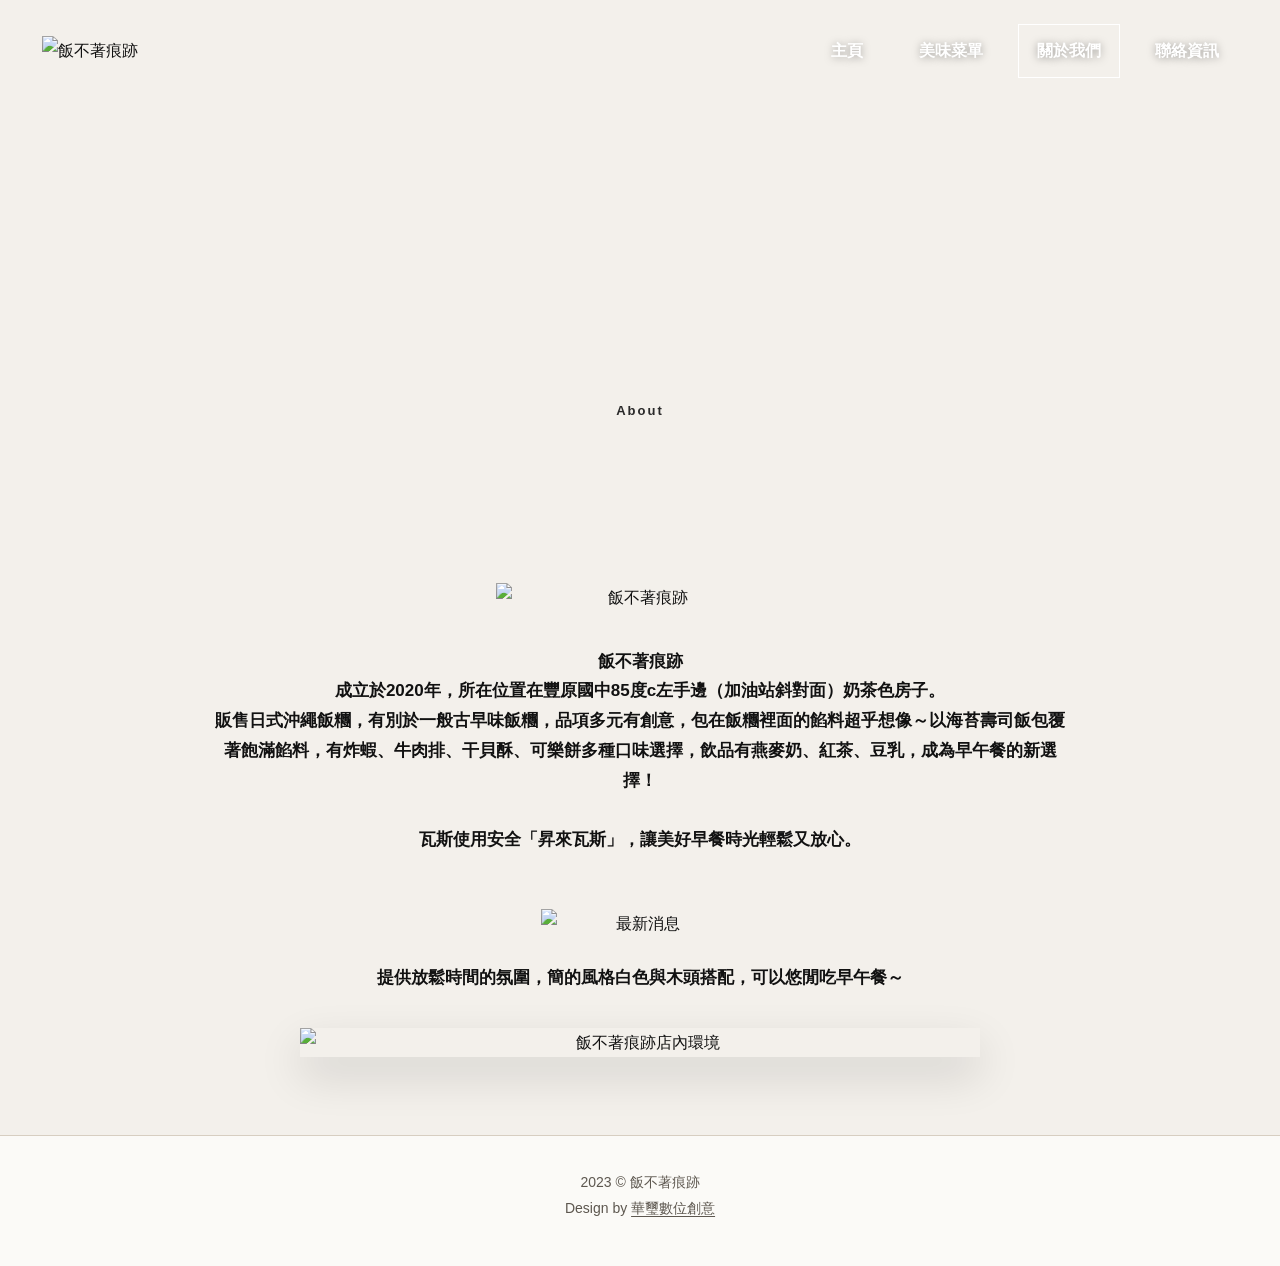
==== about.html @ ebf33647 "Add files via upload" ====
<!doctype html>
<html lang="zh-Hant">
  <head>
    <meta charset="utf-8">
    <meta name="viewport" content="width=device-width, initial-scale=1">
    <title>關於我們 - 飯不著痕跡</title>
    <meta name="description" content="飯不著痕跡成立於2020年，販售日式沖繩飯糰、飲品與點心。">
    <link rel="stylesheet" href="styles.css">
  </head>
  <body>
    <header class="site-header">
      <a class="brand" href="index.html" aria-label="飯不著痕跡首頁">
        <img src="assets/logo.png" alt="飯不著痕跡">
      </a>
      <button class="menu-toggle" type="button" aria-label="開啟選單" aria-expanded="false">
        <span></span>
        <span></span>
        <span></span>
      </button>
      <nav class="nav" aria-label="主要導覽">
        <a href="index.html">主頁</a>
        <a href="menu.html">美味菜單</a>
        <a class="active" href="about.html">關於我們</a>
        <a href="contact.html">聯絡資訊</a>
      </nav>
    </header>

    <main>
      <section class="page-hero about-page-hero" aria-label="關於我們">
        <div class="page-caption about-caption">About</div>
      </section>

      <section class="section about-page">
        <div class="wrap about-wrap">
          <img class="about-logo" src="assets/about-mark.png" alt="飯不著痕跡">
          <div class="about-copy">
            <p><strong>飯不著痕跡<br>
            成立於2020年，所在位置在豐原國中85度c左手邊（加油站斜對面）奶茶色房子。<br>
            販售日式沖繩飯糰，有別於一般古早味飯糰，品項多元有創意，包在飯糰裡面的餡料超乎想像～以海苔壽司飯包覆著飽滿餡料，有炸蝦、牛肉排、干貝酥、可樂餅多種口味選擇，飲品有燕麥奶、紅茶、豆乳，成為早午餐的新選擇！<br><br>
            瓦斯使用安全「昇來瓦斯」，讓美好早餐時光輕鬆又放心。</strong></p>
          </div>

          <img class="section-title about-section-title" src="assets/about-section.png" alt="最新消息">
          <p class="about-note"><strong>提供放鬆時間的氛圍，簡的風格白色與木頭搭配，可以悠閒吃早午餐～</strong></p>
          <figure class="about-photo">
            <img src="assets/about-shop.jpg" alt="飯不著痕跡店內環境">
          </figure>
        </div>
      </section>
    </main>

    <footer>
      <div>2023 © 飯不著痕跡</div>
      <div>Design by <a href="https://rehuaxidigit.weebly.com/" target="_blank" rel="noreferrer">華璽數位創意</a></div>
    </footer>

    <div class="lightbox" hidden>
      <button type="button" aria-label="關閉圖片">×</button>
      <img alt="">
    </div>
    <script src="script.js"></script>
  </body>
</html>
---- styles.css ----
:root {
  --ink: #111;
  --muted: #5d574f;
  --paper: #fbfaf7;
  --line: #d7cec1;
  --accent: #a66b2d;
}

* {
  box-sizing: border-box;
}

html {
  scroll-behavior: smooth;
}

body {
  margin: 0;
  color: var(--ink);
  background: #f3f0eb;
  font-family: "Noto Sans TC", "Microsoft JhengHei", Arial, sans-serif;
  line-height: 1.85;
}

a {
  color: inherit;
  text-decoration: none;
}

img {
  display: block;
  max-width: 100%;
}

.site-header {
  position: absolute;
  z-index: 10;
  top: 0;
  left: 0;
  right: 0;
  display: flex;
  align-items: center;
  justify-content: space-between;
  padding: 24px 42px;
}

.brand img {
  width: 118px;
  height: auto;
}

.nav {
  display: flex;
  align-items: center;
  gap: 16px;
  font-weight: 800;
  color: #fff;
  text-shadow: 0 1px 8px rgba(0, 0, 0, 0.35);
}

.nav a {
  min-width: 74px;
  padding: 11px 18px;
  border: 1px solid transparent;
  text-align: center;
}

.nav a:hover,
.nav a.active {
  border-color: #fff;
}

.menu-toggle {
  display: none;
  width: 42px;
  height: 42px;
  border: 1px solid rgba(255, 255, 255, 0.9);
  background: rgba(0, 0, 0, 0.18);
  padding: 9px;
}

.menu-toggle span {
  display: block;
  height: 2px;
  margin: 5px 0;
  background: #fff;
}

.hero {
  position: relative;
  min-height: 562px;
  background: linear-gradient(rgba(0, 0, 0, 0.05), rgba(0, 0, 0, 0.05)), url("assets/hero.jpg") center center / cover no-repeat;
}

.hero-caption,
.page-caption {
  position: absolute;
  left: 50%;
  bottom: 116px;
  transform: translateX(-4%);
  color: #fff;
  font-size: 14px;
  font-weight: 800;
  text-shadow: 0 1px 8px rgba(0, 0, 0, 0.55);
}

.page-hero {
  position: relative;
  min-height: 520px;
  background-position: center center;
  background-size: cover;
  background-repeat: no-repeat;
}

.menu-page-hero {
  background-image: linear-gradient(rgba(0, 0, 0, 0.04), rgba(0, 0, 0, 0.04)), url("assets/menu-hero.jpg");
  background-position: 100% 52%;
}

.about-page-hero {
  min-height: 505px;
  background-image: url("assets/about-hero.jpg");
  background-position: 50% 39%;
}

.contact-page-hero {
  min-height: 505px;
  background-image: url("assets/contact-hero.jpg");
  background-position: 100% 11%;
}

.page-caption {
  bottom: 82px;
  transform: translateX(-50%);
  font-size: 13px;
  letter-spacing: 2px;
}

.about-caption {
  color: #2a2a2a;
  text-shadow: none;
}

.logo-band {
  display: grid;
  min-height: 170px;
  place-items: center;
  background: url("assets/paper-bg.png") center center / cover no-repeat;
}

.logo-band img {
  width: 289px;
}

.section {
  padding: 78px 24px;
  background: url("assets/paper-bg.png") center center / cover no-repeat;
}

.wrap {
  width: min(1100px, 100%);
  margin: 0 auto;
}

.two-col {
  display: grid;
  grid-template-columns: 1fr 1fr;
  gap: 56px;
  align-items: center;
}

.section-title {
  width: auto;
  height: 42px;
  margin: 0 auto 34px;
}

.intro .section-title {
  margin-left: 0;
}

.copy {
  font-size: 17px;
}

.copy p {
  margin: 0 0 18px;
}

.phone {
  font-size: 20px;
  font-weight: 700;
}

.intro figure {
  margin: 0;
}

.intro figure img {
  width: 100%;
  box-shadow: 0 18px 45px rgba(0, 0, 0, 0.16);
}

.line-section {
  padding-top: 62px;
  padding-bottom: 62px;
}

.line-box {
  display: flex;
  align-items: center;
  justify-content: center;
  gap: 34px;
  text-align: left;
}

.qr img {
  width: 118px;
}

.line-copy h2 {
  margin: 0 0 6px;
  font-size: 24px;
}

.line-copy p {
  margin: 0;
  font-size: 18px;
}

.menu {
  text-align: center;
  background: linear-gradient(rgba(255, 255, 255, 0.88), rgba(255, 255, 255, 0.88)), url("assets/menu-bg.jpg") center center / cover fixed no-repeat;
}

.menu-page {
  text-align: center;
  background: linear-gradient(rgba(255, 255, 255, 0.88), rgba(255, 255, 255, 0.88)), url("assets/menu-bg.jpg") center center / cover fixed no-repeat;
}

.about-page {
  text-align: center;
  background: url("assets/paper-bg.png") center center / cover fixed no-repeat;
}

.contact-page {
  text-align: center;
  background: linear-gradient(rgba(255, 255, 255, 0.86), rgba(255, 255, 255, 0.86)), url("assets/contact-bg.jpg") center center / cover fixed no-repeat;
}

.menu .section-title {
  width: 196px;
  height: auto;
}

.menu-page .section-title {
  width: 196px;
  height: auto;
}

.menu-lead {
  margin: 0 auto 44px;
  color: var(--muted);
  font-size: 18px;
}

.gallery {
  display: grid;
  grid-template-columns: repeat(3, 1fr);
  gap: 30px;
  margin-bottom: 44px;
}

.gallery a {
  display: block;
  color: var(--ink);
  font-weight: 700;
}

.gallery img {
  width: 100%;
  aspect-ratio: 800 / 585;
  object-fit: cover;
  margin-bottom: 14px;
  transition: opacity 0.2s ease;
}

.gallery a:hover img {
  opacity: 0.86;
}

.gallery span {
  display: block;
  min-height: 34px;
}

.menu-button {
  display: inline-flex;
  align-items: center;
  justify-content: center;
  min-width: 160px;
  min-height: 42px;
  padding: 9px 24px;
  border: 1px solid var(--accent);
  color: var(--accent);
  font-weight: 700;
}

.menu-button:hover {
  background: var(--accent);
  color: #fff;
}

.menu-items {
  display: grid;
  gap: 54px;
  width: min(760px, 100%);
  margin: 0 auto 68px;
  text-align: left;
}

.menu-item img,
.full-menu-block img {
  width: 100%;
  height: auto;
  box-shadow: 0 18px 45px rgba(0, 0, 0, 0.14);
}

.menu-item p {
  margin: 16px 0 0;
  font-size: 17px;
  line-height: 1.75;
}

.full-menu-block {
  width: min(760px, 100%);
  margin: 0 auto;
  text-align: center;
}

.full-menu-block .menu-list-title {
  width: 200px;
  margin-bottom: 28px;
}

.full-menu-block p {
  margin: 18px 0 0;
}

.about-wrap {
  width: min(860px, 100%);
}

.about-logo {
  width: 289px;
  margin: 0 auto 34px;
}

.about-copy {
  margin: 0 auto 54px;
  font-size: 17px;
  line-height: 1.75;
  text-align: center;
}

.about-copy p {
  margin: 0;
}

.about-section-title {
  width: 199px;
  height: auto;
  margin-bottom: 24px;
}

.about-note {
  margin: 0 auto 34px;
  font-size: 17px;
}

.about-photo {
  margin: 0 auto;
  width: min(680px, 100%);
}

.about-photo img {
  width: 100%;
  box-shadow: 0 18px 45px rgba(0, 0, 0, 0.14);
}

.contact-wrap {
  width: min(860px, 100%);
}

.contact-page-title {
  width: 192px;
  height: auto;
  margin-bottom: 34px;
}

.map-wrap {
  display: grid;
  place-items: center;
  margin: 0 auto 34px;
}

.map-wrap iframe {
  width: min(400px, 100%);
  max-width: 100%;
  height: 300px;
}

.contact-address {
  margin-bottom: 34px;
  font-size: 17px;
  line-height: 1.75;
}

.contact-address span {
  color: #a82e2e;
}

.contact-socials img {
  max-width: 52px;
  max-height: 52px;
}

.contact {
  text-align: center;
  background: linear-gradient(rgba(255, 255, 255, 0.86), rgba(255, 255, 255, 0.86)), url("assets/contact-bg.jpg") center center / cover fixed no-repeat;
}

.contact .section-title {
  height: auto;
  width: 164px;
}

address {
  font-style: normal;
  font-size: 19px;
  margin-bottom: 30px;
}

.socials {
  display: flex;
  justify-content: center;
  gap: 20px;
}

.socials a {
  display: grid;
  width: 42px;
  height: 42px;
  place-items: center;
}

.socials img {
  max-width: 34px;
  max-height: 34px;
}

footer {
  padding: 34px 20px 44px;
  border-top: 1px solid var(--line);
  background: var(--paper);
  color: var(--muted);
  text-align: center;
  font-size: 14px;
}

footer a {
  text-decoration: underline;
  text-underline-offset: 3px;
}

.lightbox {
  position: fixed;
  z-index: 100;
  inset: 0;
  display: grid;
  place-items: center;
  padding: 28px;
  background: rgba(0, 0, 0, 0.82);
}

.lightbox[hidden] {
  display: none;
}

.lightbox img {
  max-width: min(980px, 92vw);
  max-height: 84vh;
}

.lightbox button {
  position: absolute;
  top: 18px;
  right: 24px;
  width: 44px;
  height: 44px;
  border: 1px solid rgba(255, 255, 255, 0.7);
  background: rgba(0, 0, 0, 0.2);
  color: #fff;
  font-size: 32px;
  line-height: 1;
}

@media (max-width: 780px) {
  .site-header {
    position: absolute;
    padding: 18px 20px;
  }

  .brand img {
    width: 106px;
  }

  .menu-toggle {
    display: block;
  }

  .nav {
    position: absolute;
    top: 76px;
    left: 20px;
    right: 20px;
    display: none;
    flex-direction: column;
    gap: 0;
    padding: 8px;
    background: rgba(23, 18, 13, 0.88);
  }

  .nav.open {
    display: flex;
  }

  .nav a {
    width: 100%;
    border-color: transparent;
  }

  .hero {
    min-height: 430px;
    background-position: 34% center;
  }

  .page-hero {
    min-height: 390px;
  }

  .about-page-hero {
    min-height: 380px;
  }

  .contact-page-hero {
    min-height: 380px;
    background-position: 74% 12%;
  }

  .hero-caption {
    left: 50%;
    bottom: 72px;
    transform: translateX(-10%);
  }

  .page-caption {
    bottom: 58px;
    transform: translateX(-50%);
  }

  .logo-band {
    min-height: 136px;
  }

  .logo-band img {
    width: 230px;
  }

  .section {
    padding: 56px 20px;
  }

  .two-col {
    grid-template-columns: 1fr;
    gap: 34px;
  }

  .intro .section-title {
    margin-left: auto;
  }

  .copy,
  .line-copy p,
  .menu-lead,
  address {
    font-size: 16px;
  }

  .line-box {
    flex-direction: column;
    text-align: center;
  }

  .gallery {
    grid-template-columns: 1fr;
    gap: 28px;
  }

  .menu-items {
    gap: 38px;
    margin-bottom: 52px;
  }

  .menu-item p {
    font-size: 16px;
  }

  .about-copy,
  .about-note {
    font-size: 16px;
  }

  .about-logo {
    width: 230px;
  }

  .contact-address {
    font-size: 16px;
  }
}
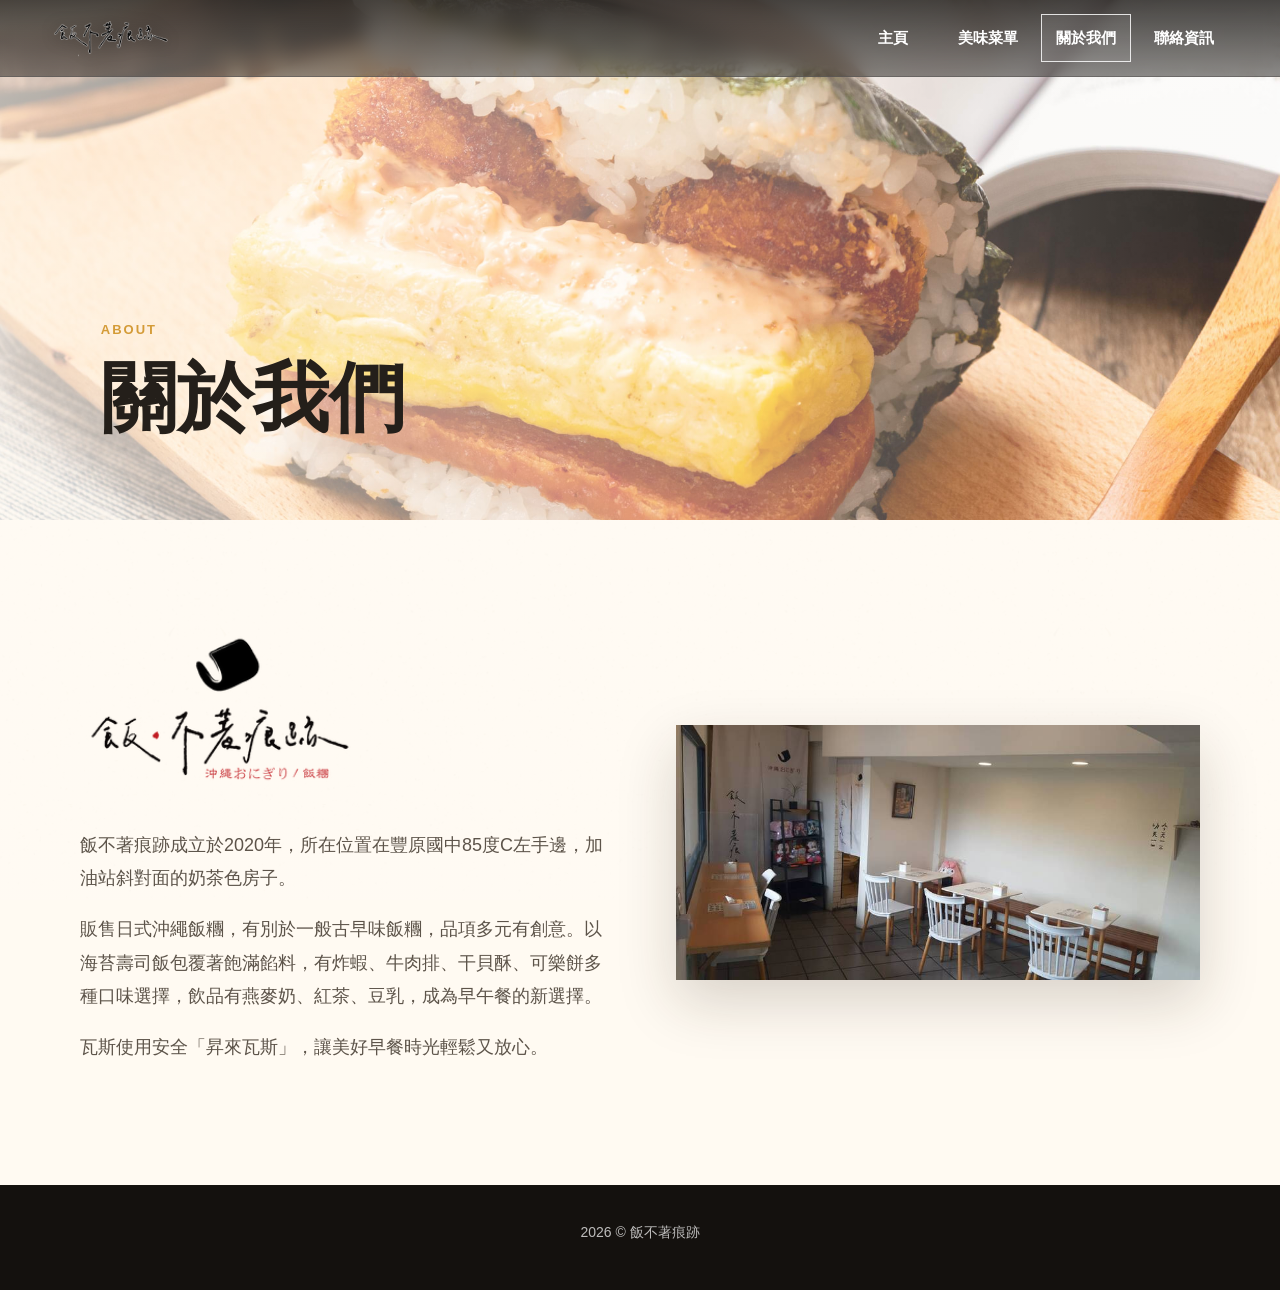
==== commit ff8d34b7: "Add files via upload" ====
--- a/about.html
+++ b/about.html
@@ -26,23 +26,22 @@
     </header>
 
     <main>
-      <section class="page-hero about-page-hero" aria-label="關於我們">
-        <div class="page-caption about-caption">About</div>
+      <section class="hero page-hero about-hero">
+        <div class="hero-content compact light">
+          <p class="eyebrow">ABOUT</p>
+          <h1>關於我們</h1>
+        </div>
       </section>
 
       <section class="section about-page">
-        <div class="wrap about-wrap">
-          <img class="about-logo" src="assets/about-mark.png" alt="飯不著痕跡">
-          <div class="about-copy">
-            <p><strong>飯不著痕跡<br>
-            成立於2020年，所在位置在豐原國中85度c左手邊（加油站斜對面）奶茶色房子。<br>
-            販售日式沖繩飯糰，有別於一般古早味飯糰，品項多元有創意，包在飯糰裡面的餡料超乎想像～以海苔壽司飯包覆著飽滿餡料，有炸蝦、牛肉排、干貝酥、可樂餅多種口味選擇，飲品有燕麥奶、紅茶、豆乳，成為早午餐的新選擇！<br><br>
-            瓦斯使用安全「昇來瓦斯」，讓美好早餐時光輕鬆又放心。</strong></p>
+        <div class="wrap about-layout">
+          <div class="about-text">
+            <img class="about-logo" src="assets/about-mark.png" alt="飯不著痕跡">
+            <p>飯不著痕跡成立於2020年，所在位置在豐原國中85度C左手邊，加油站斜對面的奶茶色房子。</p>
+            <p>販售日式沖繩飯糰，有別於一般古早味飯糰，品項多元有創意。以海苔壽司飯包覆著飽滿餡料，有炸蝦、牛肉排、干貝酥、可樂餅多種口味選擇，飲品有燕麥奶、紅茶、豆乳，成為早午餐的新選擇。</p>
+            <p>瓦斯使用安全「昇來瓦斯」，讓美好早餐時光輕鬆又放心。</p>
           </div>
-
-          <img class="section-title about-section-title" src="assets/about-section.png" alt="最新消息">
-          <p class="about-note"><strong>提供放鬆時間的氛圍，簡的風格白色與木頭搭配，可以悠閒吃早午餐～</strong></p>
-          <figure class="about-photo">
+          <figure class="feature-photo">
             <img src="assets/about-shop.jpg" alt="飯不著痕跡店內環境">
           </figure>
         </div>
@@ -50,8 +49,7 @@
     </main>
 
     <footer>
-      <div>2023 © 飯不著痕跡</div>
-      <div>Design by <a href="https://rehuaxidigit.weebly.com/" target="_blank" rel="noreferrer">華璽數位創意</a></div>
+      <div>2026 © 飯不著痕跡</div>
     </footer>
 
     <div class="lightbox" hidden>
--- a/styles.css
+++ b/styles.css
@@ -1,9 +1,14 @@
 :root {
-  --ink: #111;
-  --muted: #5d574f;
-  --paper: #fbfaf7;
-  --line: #d7cec1;
-  --accent: #a66b2d;
+  --ink: #241f1a;
+  --soft-ink: #5d544a;
+  --paper: #fffaf2;
+  --rice: #f4eadc;
+  --charcoal: #14110e;
+  --accent: #b5492f;
+  --gold: #d49b37;
+  --leaf: #65785a;
+  --line: rgba(36, 31, 26, 0.14);
+  --shadow: 0 22px 55px rgba(44, 31, 19, 0.18);
 }
 
 * {
@@ -17,7 +22,7 @@
 body {
   margin: 0;
   color: var(--ink);
-  background: #f3f0eb;
+  background: var(--paper);
   font-family: "Noto Sans TC", "Microsoft JhengHei", Arial, sans-serif;
   line-height: 1.85;
 }
@@ -33,49 +38,56 @@
 }
 
 .site-header {
-  position: absolute;
-  z-index: 10;
+  position: fixed;
+  z-index: 20;
   top: 0;
   left: 0;
   right: 0;
   display: flex;
   align-items: center;
   justify-content: space-between;
-  padding: 24px 42px;
+  min-height: 76px;
+  padding: 14px clamp(18px, 4vw, 54px);
+  border-bottom: 1px solid rgba(255, 255, 255, 0.2);
+  background: linear-gradient(rgba(20, 17, 14, 0.78), rgba(20, 17, 14, 0.48));
+  backdrop-filter: blur(10px);
 }
 
 .brand img {
-  width: 118px;
+  width: 120px;
   height: auto;
+  filter: drop-shadow(0 1px 8px rgba(0, 0, 0, 0.35));
 }
 
 .nav {
   display: flex;
   align-items: center;
-  gap: 16px;
+  gap: 8px;
+  color: #fff;
+  font-size: 15px;
   font-weight: 800;
-  color: #fff;
-  text-shadow: 0 1px 8px rgba(0, 0, 0, 0.35);
 }
 
 .nav a {
-  min-width: 74px;
-  padding: 11px 18px;
+  min-width: 84px;
+  padding: 9px 14px;
   border: 1px solid transparent;
   text-align: center;
+  transition: border-color 0.2s ease, background 0.2s ease;
 }
 
 .nav a:hover,
 .nav a.active {
-  border-color: #fff;
+  border-color: rgba(255, 255, 255, 0.82);
+  background: rgba(255, 255, 255, 0.08);
 }
 
 .menu-toggle {
   display: none;
-  width: 42px;
-  height: 42px;
-  border: 1px solid rgba(255, 255, 255, 0.9);
-  background: rgba(0, 0, 0, 0.18);
+  width: 44px;
+  height: 44px;
+  border: 1px solid rgba(255, 255, 255, 0.72);
+  background: rgba(20, 17, 14, 0.42);
   padding: 9px;
 }
 
@@ -88,370 +100,365 @@
 
 .hero {
   position: relative;
-  min-height: 562px;
-  background: linear-gradient(rgba(0, 0, 0, 0.05), rgba(0, 0, 0, 0.05)), url("assets/hero.jpg") center center / cover no-repeat;
-}
-
-.hero-caption,
-.page-caption {
-  position: absolute;
-  left: 50%;
-  bottom: 116px;
-  transform: translateX(-4%);
-  color: #fff;
-  font-size: 14px;
-  font-weight: 800;
-  text-shadow: 0 1px 8px rgba(0, 0, 0, 0.55);
-}
-
-.page-hero {
-  position: relative;
-  min-height: 520px;
-  background-position: center center;
+  min-height: 680px;
+  display: grid;
+  align-items: end;
+  padding: 150px 24px 72px;
+  background-position: center;
   background-size: cover;
   background-repeat: no-repeat;
 }
 
-.menu-page-hero {
-  background-image: linear-gradient(rgba(0, 0, 0, 0.04), rgba(0, 0, 0, 0.04)), url("assets/menu-hero.jpg");
+.home-hero {
+  background-image:
+    linear-gradient(90deg, rgba(18, 13, 8, 0.72), rgba(18, 13, 8, 0.22) 56%, rgba(18, 13, 8, 0.08)),
+    url("/assets/hero.jpg");
+}
+
+.page-hero {
+  min-height: 520px;
+}
+
+.menu-hero {
+  background-image:
+    linear-gradient(90deg, rgba(18, 13, 8, 0.68), rgba(18, 13, 8, 0.16)),
+    url("/assets/menu-hero.jpg");
   background-position: 100% 52%;
 }
 
-.about-page-hero {
-  min-height: 505px;
-  background-image: url("assets/about-hero.jpg");
-  background-position: 50% 39%;
-}
-
-.contact-page-hero {
-  min-height: 505px;
-  background-image: url("assets/contact-hero.jpg");
+.about-hero {
+  background-image:
+    linear-gradient(90deg, rgba(255, 250, 242, 0.72), rgba(255, 250, 242, 0.12)),
+    url("/assets/about-hero.jpg");
+  background-position: center 39%;
+}
+
+.contact-hero {
+  background-image:
+    linear-gradient(90deg, rgba(18, 13, 8, 0.68), rgba(18, 13, 8, 0.12)),
+    url("/assets/contact-hero.jpg");
   background-position: 100% 11%;
 }
 
-.page-caption {
-  bottom: 82px;
-  transform: translateX(-50%);
+.hero-content {
+  width: min(560px, 100%);
+  margin-left: clamp(0px, 6vw, 80px);
+  color: #fff;
+}
+
+.hero-content.light {
+  color: var(--ink);
+}
+
+.hero-content.compact {
+  width: min(520px, 100%);
+}
+
+.eyebrow {
+  margin: 0 0 18px;
+  color: var(--gold);
   font-size: 13px;
+  font-weight: 900;
   letter-spacing: 2px;
-}
-
-.about-caption {
-  color: #2a2a2a;
-  text-shadow: none;
-}
-
-.logo-band {
+  text-transform: uppercase;
+}
+
+.hero-mark {
+  width: min(310px, 72vw);
+  margin: 0 0 18px;
+  filter: invert(1) drop-shadow(0 4px 16px rgba(0, 0, 0, 0.28));
+}
+
+.hero h1 {
+  margin: 0 0 12px;
+  font-size: clamp(44px, 8vw, 76px);
+  line-height: 1;
+  letter-spacing: 0;
+}
+
+.hero-copy {
+  width: min(470px, 100%);
+  margin: 0 0 26px;
+  font-size: 18px;
+  font-weight: 700;
+  color: rgba(255, 255, 255, 0.9);
+}
+
+.light .hero-copy {
+  color: var(--soft-ink);
+}
+
+.hero-actions {
+  display: flex;
+  flex-wrap: wrap;
+  gap: 12px;
+}
+
+.primary-action,
+.secondary-action,
+.menu-button {
+  display: inline-flex;
+  min-height: 46px;
+  align-items: center;
+  justify-content: center;
+  padding: 10px 22px;
+  border: 1px solid transparent;
+  font-weight: 900;
+}
+
+.primary-action,
+.menu-button {
+  background: var(--accent);
+  color: #fff;
+}
+
+.secondary-action {
+  border-color: rgba(255, 255, 255, 0.72);
+  color: #fff;
+}
+
+.quick-info {
   display: grid;
-  min-height: 170px;
-  place-items: center;
-  background: url("assets/paper-bg.png") center center / cover no-repeat;
-}
-
-.logo-band img {
-  width: 289px;
+  grid-template-columns: repeat(3, 1fr);
+  background: var(--charcoal);
+  color: #fff;
+}
+
+.quick-info div {
+  padding: 24px clamp(18px, 4vw, 42px);
+  border-right: 1px solid rgba(255, 255, 255, 0.12);
+}
+
+.quick-info span {
+  display: block;
+  margin-bottom: 4px;
+  color: var(--gold);
+  font-size: 13px;
+  font-weight: 900;
+}
+
+.quick-info strong {
+  font-size: 16px;
 }
 
 .section {
-  padding: 78px 24px;
-  background: url("assets/paper-bg.png") center center / cover no-repeat;
+  padding: clamp(66px, 8vw, 106px) 24px;
+  background: var(--paper);
 }
 
 .wrap {
-  width: min(1100px, 100%);
+  width: min(1120px, 100%);
   margin: 0 auto;
 }
 
-.two-col {
+.two-col,
+.about-layout,
+.contact-layout {
   display: grid;
   grid-template-columns: 1fr 1fr;
-  gap: 56px;
+  gap: clamp(34px, 6vw, 72px);
   align-items: center;
 }
 
 .section-title {
   width: auto;
   height: 42px;
-  margin: 0 auto 34px;
-}
-
-.intro .section-title {
+  margin: 0 auto 28px;
+}
+
+.align-left {
   margin-left: 0;
 }
 
-.copy {
-  font-size: 17px;
-}
-
-.copy p {
+.copy,
+.about-text,
+.contact-details {
+  color: var(--soft-ink);
+  font-size: 18px;
+}
+
+.copy p,
+.about-text p {
   margin: 0 0 18px;
 }
 
-.phone {
-  font-size: 20px;
-  font-weight: 700;
-}
-
-.intro figure {
+.feature-photo {
   margin: 0;
 }
 
-.intro figure img {
+.feature-photo img,
+.menu-item img,
+.full-menu-block img {
   width: 100%;
-  box-shadow: 0 18px 45px rgba(0, 0, 0, 0.16);
+  box-shadow: var(--shadow);
 }
 
 .line-section {
-  padding-top: 62px;
-  padding-bottom: 62px;
+  background:
+    linear-gradient(rgba(255, 250, 242, 0.86), rgba(255, 250, 242, 0.86)),
+    url("/assets/paper-bg.png") center / cover;
 }
 
 .line-box {
   display: flex;
   align-items: center;
   justify-content: center;
-  gap: 34px;
-  text-align: left;
+  gap: 32px;
 }
 
 .qr img {
-  width: 118px;
+  width: 122px;
+  box-shadow: 0 12px 28px rgba(44, 31, 19, 0.14);
 }
 
 .line-copy h2 {
-  margin: 0 0 6px;
-  font-size: 24px;
+  margin: 0 0 8px;
+  font-size: clamp(28px, 4vw, 42px);
+  line-height: 1.15;
 }
 
 .line-copy p {
   margin: 0;
+  color: var(--soft-ink);
   font-size: 18px;
 }
 
-.menu {
-  text-align: center;
-  background: linear-gradient(rgba(255, 255, 255, 0.88), rgba(255, 255, 255, 0.88)), url("assets/menu-bg.jpg") center center / cover fixed no-repeat;
-}
-
+.menu-preview,
 .menu-page {
   text-align: center;
-  background: linear-gradient(rgba(255, 255, 255, 0.88), rgba(255, 255, 255, 0.88)), url("assets/menu-bg.jpg") center center / cover fixed no-repeat;
-}
-
-.about-page {
-  text-align: center;
-  background: url("assets/paper-bg.png") center center / cover fixed no-repeat;
-}
-
-.contact-page {
-  text-align: center;
-  background: linear-gradient(rgba(255, 255, 255, 0.86), rgba(255, 255, 255, 0.86)), url("assets/contact-bg.jpg") center center / cover fixed no-repeat;
-}
-
-.menu .section-title {
-  width: 196px;
-  height: auto;
-}
-
-.menu-page .section-title {
-  width: 196px;
-  height: auto;
-}
-
-.menu-lead {
-  margin: 0 auto 44px;
-  color: var(--muted);
+  background:
+    linear-gradient(rgba(255, 250, 242, 0.9), rgba(255, 250, 242, 0.9)),
+    url("/assets/menu-bg.jpg") center / cover fixed;
+}
+
+.section-lead {
+  width: min(720px, 100%);
+  margin: 0 auto 42px;
+  color: var(--soft-ink);
   font-size: 18px;
 }
 
 .gallery {
   display: grid;
   grid-template-columns: repeat(3, 1fr);
-  gap: 30px;
-  margin-bottom: 44px;
+  gap: 24px;
+  margin-bottom: 42px;
 }
 
 .gallery a {
   display: block;
+  background: #fff;
   color: var(--ink);
-  font-weight: 700;
+  box-shadow: 0 12px 34px rgba(44, 31, 19, 0.12);
+  transition: transform 0.2s ease, box-shadow 0.2s ease;
+}
+
+.gallery a:hover {
+  transform: translateY(-4px);
+  box-shadow: var(--shadow);
 }
 
 .gallery img {
   width: 100%;
   aspect-ratio: 800 / 585;
   object-fit: cover;
-  margin-bottom: 14px;
-  transition: opacity 0.2s ease;
-}
-
-.gallery a:hover img {
-  opacity: 0.86;
 }
 
 .gallery span {
   display: block;
-  min-height: 34px;
-}
-
-.menu-button {
-  display: inline-flex;
-  align-items: center;
-  justify-content: center;
-  min-width: 160px;
-  min-height: 42px;
-  padding: 9px 24px;
-  border: 1px solid var(--accent);
-  color: var(--accent);
-  font-weight: 700;
-}
-
-.menu-button:hover {
-  background: var(--accent);
-  color: #fff;
+  padding: 14px 12px 18px;
+  font-weight: 900;
 }
 
 .menu-items {
   display: grid;
-  gap: 54px;
-  width: min(760px, 100%);
-  margin: 0 auto 68px;
+  grid-template-columns: repeat(2, 1fr);
+  gap: 34px;
+  margin-bottom: 58px;
   text-align: left;
 }
 
-.menu-item img,
-.full-menu-block img {
-  width: 100%;
-  height: auto;
-  box-shadow: 0 18px 45px rgba(0, 0, 0, 0.14);
+.menu-item {
+  background: rgba(255, 255, 255, 0.82);
+  box-shadow: 0 12px 34px rgba(44, 31, 19, 0.12);
 }
 
 .menu-item p {
-  margin: 16px 0 0;
-  font-size: 17px;
-  line-height: 1.75;
+  margin: 0;
+  padding: 18px 20px 22px;
+  color: var(--soft-ink);
+  font-weight: 800;
 }
 
 .full-menu-block {
   width: min(760px, 100%);
   margin: 0 auto;
-  text-align: center;
-}
-
-.full-menu-block .menu-list-title {
-  width: 200px;
-  margin-bottom: 28px;
 }
 
 .full-menu-block p {
-  margin: 18px 0 0;
-}
-
-.about-wrap {
-  width: min(860px, 100%);
+  color: var(--soft-ink);
+  font-weight: 900;
+}
+
+.about-page {
+  background:
+    linear-gradient(rgba(255, 250, 242, 0.9), rgba(255, 250, 242, 0.9)),
+    url("/assets/paper-bg.png") center / cover fixed;
 }
 
 .about-logo {
-  width: 289px;
-  margin: 0 auto 34px;
-}
-
-.about-copy {
-  margin: 0 auto 54px;
-  font-size: 17px;
-  line-height: 1.75;
-  text-align: center;
-}
-
-.about-copy p {
+  width: min(280px, 74vw);
+  margin: 0 0 28px;
+}
+
+.contact-strip,
+.contact-page {
+  background:
+    linear-gradient(rgba(255, 250, 242, 0.88), rgba(255, 250, 242, 0.88)),
+    url("/assets/contact-bg.jpg") center / cover fixed;
+}
+
+.contact-strip-inner {
+  display: flex;
+  align-items: center;
+  justify-content: space-between;
+  gap: 28px;
+}
+
+address {
   margin: 0;
-}
-
-.about-section-title {
-  width: 199px;
-  height: auto;
-  margin-bottom: 24px;
-}
-
-.about-note {
-  margin: 0 auto 34px;
-  font-size: 17px;
-}
-
-.about-photo {
-  margin: 0 auto;
-  width: min(680px, 100%);
-}
-
-.about-photo img {
-  width: 100%;
-  box-shadow: 0 18px 45px rgba(0, 0, 0, 0.14);
-}
-
-.contact-wrap {
-  width: min(860px, 100%);
-}
-
-.contact-page-title {
-  width: 192px;
-  height: auto;
-  margin-bottom: 34px;
-}
-
-.map-wrap {
-  display: grid;
-  place-items: center;
-  margin: 0 auto 34px;
-}
-
-.map-wrap iframe {
-  width: min(400px, 100%);
-  max-width: 100%;
-  height: 300px;
-}
-
-.contact-address {
-  margin-bottom: 34px;
-  font-size: 17px;
-  line-height: 1.75;
-}
-
-.contact-address span {
-  color: #a82e2e;
-}
-
-.contact-socials img {
-  max-width: 52px;
-  max-height: 52px;
-}
-
-.contact {
-  text-align: center;
-  background: linear-gradient(rgba(255, 255, 255, 0.86), rgba(255, 255, 255, 0.86)), url("assets/contact-bg.jpg") center center / cover fixed no-repeat;
-}
-
-.contact .section-title {
-  height: auto;
-  width: 164px;
-}
-
-address {
+  color: var(--soft-ink);
   font-style: normal;
-  font-size: 19px;
-  margin-bottom: 30px;
+  font-size: 18px;
+}
+
+address a {
+  color: var(--accent);
+  font-weight: 900;
+}
+
+address span {
+  color: var(--accent);
 }
 
 .socials {
   display: flex;
   justify-content: center;
-  gap: 20px;
+  gap: 14px;
+}
+
+.socials.left {
+  justify-content: flex-start;
+  margin-top: 24px;
 }
 
 .socials a {
   display: grid;
-  width: 42px;
-  height: 42px;
+  width: 48px;
+  height: 48px;
   place-items: center;
+  background: #fff;
+  box-shadow: 0 8px 22px rgba(44, 31, 19, 0.12);
 }
 
 .socials img {
@@ -459,16 +466,23 @@
   max-height: 34px;
 }
 
+.map-wrap iframe {
+  width: 100%;
+  min-height: 360px;
+  box-shadow: var(--shadow);
+}
+
 footer {
   padding: 34px 20px 44px;
   border-top: 1px solid var(--line);
-  background: var(--paper);
-  color: var(--muted);
+  background: var(--charcoal);
+  color: rgba(255, 255, 255, 0.72);
   text-align: center;
   font-size: 14px;
 }
 
 footer a {
+  color: #fff;
   text-decoration: underline;
   text-underline-offset: 3px;
 }
@@ -480,7 +494,7 @@
   display: grid;
   place-items: center;
   padding: 28px;
-  background: rgba(0, 0, 0, 0.82);
+  background: rgba(0, 0, 0, 0.84);
 }
 
 .lightbox[hidden] {
@@ -505,14 +519,14 @@
   line-height: 1;
 }
 
-@media (max-width: 780px) {
+@media (max-width: 820px) {
   .site-header {
-    position: absolute;
-    padding: 18px 20px;
+    min-height: 68px;
+    padding: 12px 18px;
   }
 
   .brand img {
-    width: 106px;
+    width: 108px;
   }
 
   .menu-toggle {
@@ -521,14 +535,14 @@
 
   .nav {
     position: absolute;
-    top: 76px;
-    left: 20px;
-    right: 20px;
+    top: 68px;
+    left: 18px;
+    right: 18px;
     display: none;
     flex-direction: column;
     gap: 0;
     padding: 8px;
-    background: rgba(23, 18, 13, 0.88);
+    background: rgba(20, 17, 14, 0.94);
   }
 
   .nav.open {
@@ -537,95 +551,72 @@
 
   .nav a {
     width: 100%;
-    border-color: transparent;
   }
 
   .hero {
-    min-height: 430px;
+    min-height: 560px;
+    padding: 116px 20px 52px;
+  }
+
+  .home-hero {
+    background-image:
+      linear-gradient(rgba(18, 13, 8, 0.42), rgba(18, 13, 8, 0.72)),
+      url("/assets/hero.jpg");
     background-position: 34% center;
   }
 
-  .page-hero {
-    min-height: 390px;
-  }
-
-  .about-page-hero {
-    min-height: 380px;
-  }
-
-  .contact-page-hero {
-    min-height: 380px;
-    background-position: 74% 12%;
-  }
-
-  .hero-caption {
-    left: 50%;
-    bottom: 72px;
-    transform: translateX(-10%);
-  }
-
-  .page-caption {
-    bottom: 58px;
-    transform: translateX(-50%);
-  }
-
-  .logo-band {
-    min-height: 136px;
-  }
-
-  .logo-band img {
-    width: 230px;
-  }
-
-  .section {
-    padding: 56px 20px;
-  }
-
-  .two-col {
+  .menu-hero {
+    background-position: 72% center;
+  }
+
+  .about-hero {
+    background-position: center;
+  }
+
+  .contact-hero {
+    background-position: 76% center;
+  }
+
+  .hero-content {
+    margin-left: 0;
+  }
+
+  .quick-info,
+  .two-col,
+  .about-layout,
+  .contact-layout,
+  .gallery,
+  .menu-items {
     grid-template-columns: 1fr;
-    gap: 34px;
-  }
-
-  .intro .section-title {
+  }
+
+  .quick-info div {
+    border-right: 0;
+    border-bottom: 1px solid rgba(255, 255, 255, 0.12);
+  }
+
+  .align-left,
+  .about-logo {
     margin-left: auto;
+    margin-right: auto;
   }
 
   .copy,
-  .line-copy p,
-  .menu-lead,
-  address {
+  .about-text,
+  .contact-details,
+  address,
+  .section-lead {
+    text-align: center;
     font-size: 16px;
   }
 
-  .line-box {
+  .line-box,
+  .contact-strip-inner {
     flex-direction: column;
     text-align: center;
   }
 
-  .gallery {
-    grid-template-columns: 1fr;
-    gap: 28px;
-  }
-
-  .menu-items {
-    gap: 38px;
-    margin-bottom: 52px;
-  }
-
-  .menu-item p {
-    font-size: 16px;
-  }
-
-  .about-copy,
-  .about-note {
-    font-size: 16px;
-  }
-
-  .about-logo {
-    width: 230px;
-  }
-
-  .contact-address {
-    font-size: 16px;
-  }
-}
+  .socials.left {
+    justify-content: center;
+  }
+}
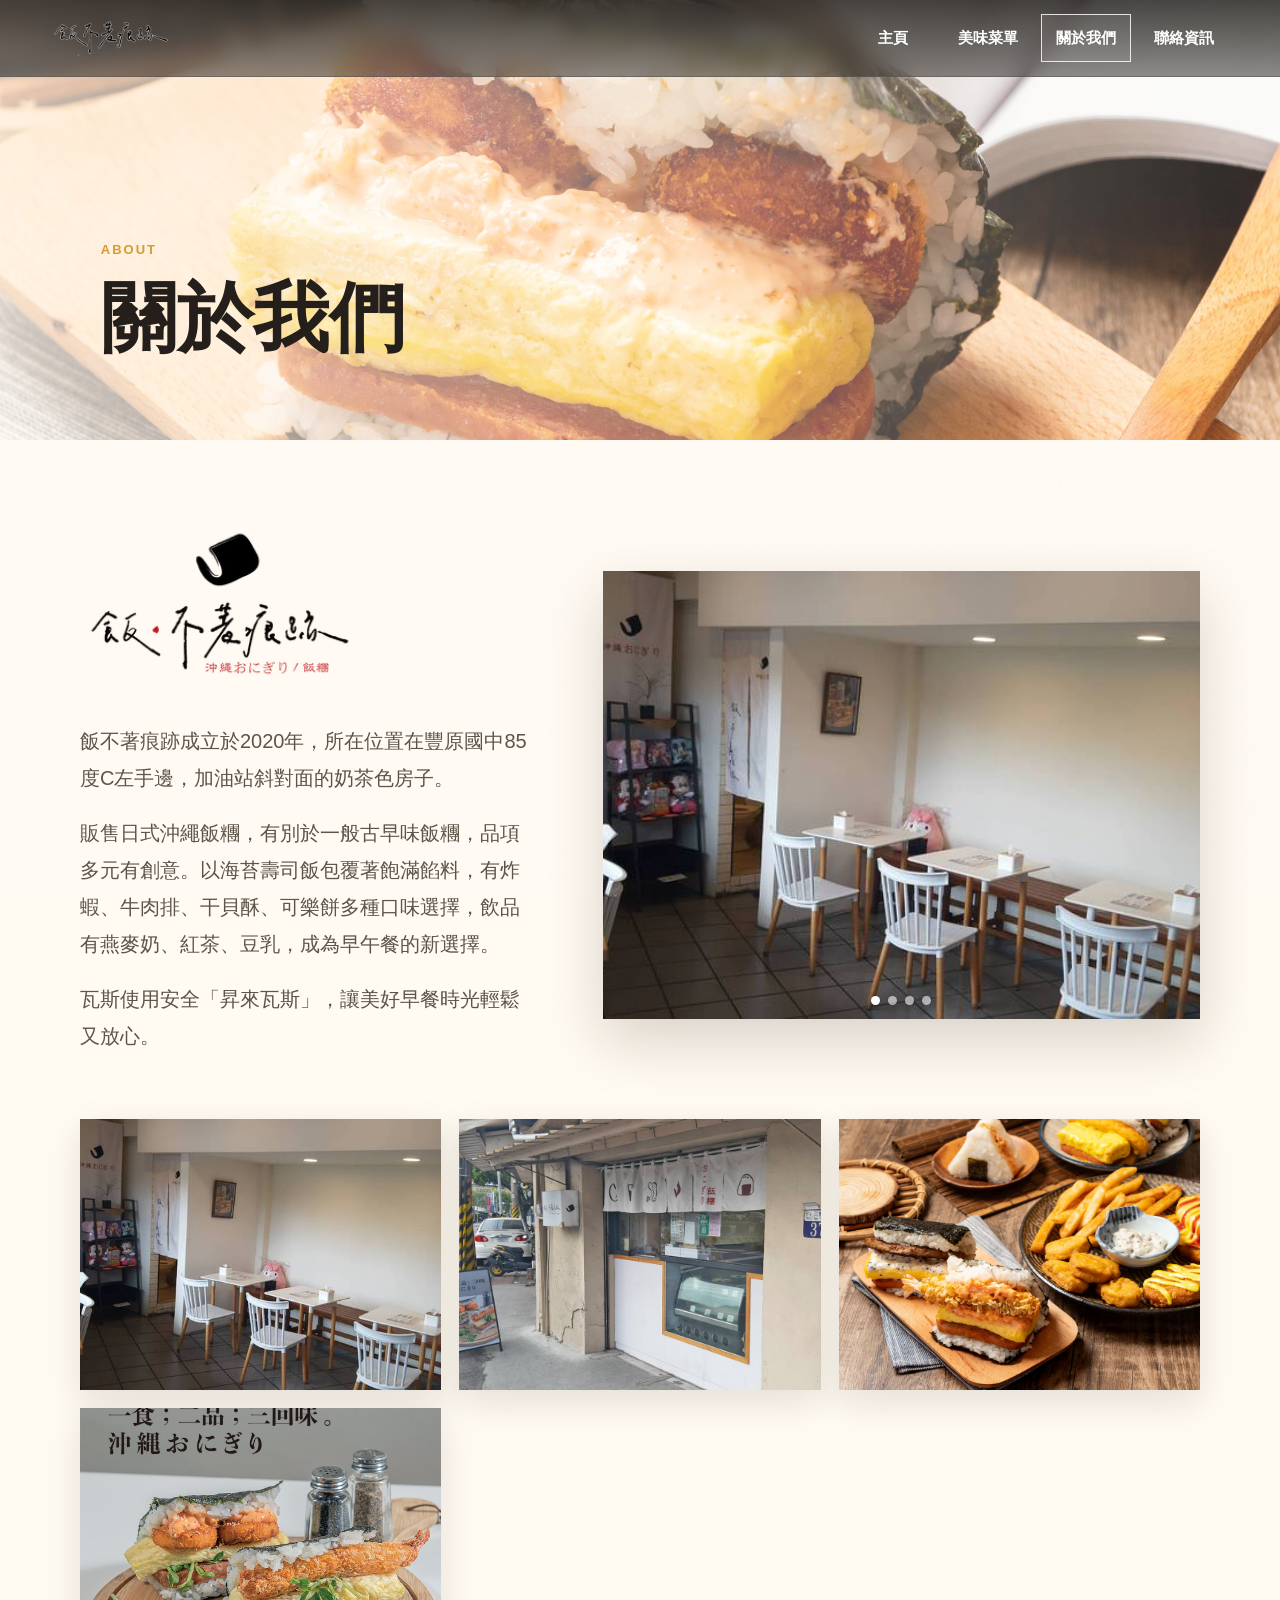
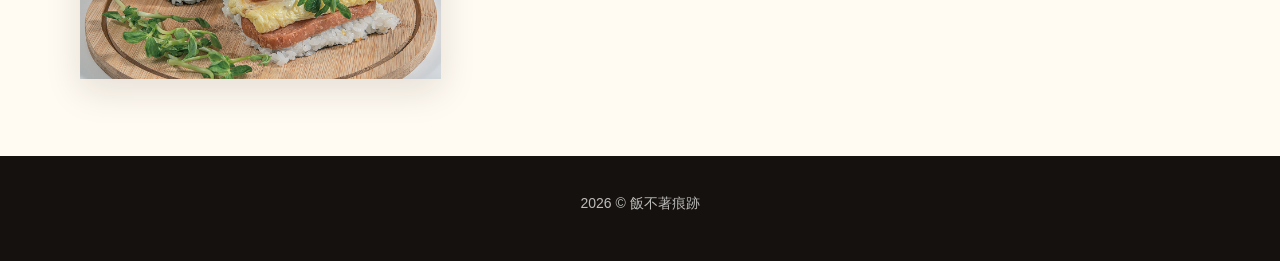
==== commit 1c7d96c8: "Add files via upload" ====
--- a/about.html
+++ b/about.html
@@ -41,9 +41,23 @@
             <p>販售日式沖繩飯糰，有別於一般古早味飯糰，品項多元有創意。以海苔壽司飯包覆著飽滿餡料，有炸蝦、牛肉排、干貝酥、可樂餅多種口味選擇，飲品有燕麥奶、紅茶、豆乳，成為早午餐的新選擇。</p>
             <p>瓦斯使用安全「昇來瓦斯」，讓美好早餐時光輕鬆又放心。</p>
           </div>
-          <figure class="feature-photo">
-            <img src="assets/about-shop.jpg" alt="飯不著痕跡店內環境">
-          </figure>
+          <div class="photo-carousel about-carousel" data-carousel aria-label="關於我們照片輪播">
+            <div class="carousel-track">
+              <img class="active" src="assets/about-shop.jpg" alt="飯不著痕跡店內環境">
+              <img src="assets/store.jpg" alt="飯不著痕跡店面">
+              <img src="assets/hero.jpg" alt="飯不著痕跡餐點">
+              <img src="assets/food-1.jpg" alt="經典台灣味飯糰">
+            </div>
+            <div class="carousel-dots" aria-hidden="true"></div>
+          </div>
+        </div>
+        <div class="wrap">
+          <div class="photo-wall about-wall" aria-label="關於我們照片牆">
+            <a href="assets/about-shop.jpg" data-lightbox><img src="assets/about-shop.jpg" alt="飯不著痕跡店內環境"></a>
+            <a href="assets/store.jpg" data-lightbox><img src="assets/store.jpg" alt="飯不著痕跡店面"></a>
+            <a href="assets/hero.jpg" data-lightbox><img src="assets/hero.jpg" alt="飯不著痕跡餐點"></a>
+            <a href="assets/menu-hero.jpg" data-lightbox><img src="assets/menu-hero.jpg" alt="飯不著痕跡飯糰餐點"></a>
+          </div>
         </div>
       </section>
     </main>
--- a/styles.css
+++ b/styles.css
@@ -116,7 +116,7 @@
 }
 
 .page-hero {
-  min-height: 520px;
+  min-height: 440px;
 }
 
 .menu-hero {
@@ -242,7 +242,7 @@
 }
 
 .section {
-  padding: clamp(66px, 8vw, 106px) 24px;
+  padding: clamp(52px, 6vw, 84px) 24px;
   background: var(--paper);
 }
 
@@ -277,6 +277,19 @@
   font-size: 18px;
 }
 
+.about-text,
+.contact-details {
+  font-size: 20px;
+}
+
+.about-layout {
+  grid-template-columns: 0.86fr 1.14fr;
+}
+
+.contact-layout {
+  grid-template-columns: 0.78fr 1.22fr;
+}
+
 .copy p,
 .about-text p {
   margin: 0 0 18px;
@@ -321,6 +334,65 @@
   margin: 0;
   color: var(--soft-ink);
   font-size: 18px;
+}
+
+.photo-carousel {
+  position: relative;
+  overflow: hidden;
+  width: min(980px, 100%);
+  margin: 0 auto 46px;
+  background: #fff;
+  box-shadow: var(--shadow);
+}
+
+.about-carousel {
+  width: 100%;
+  margin-bottom: 0;
+}
+
+.carousel-track {
+  position: relative;
+  aspect-ratio: 16 / 9;
+}
+
+.about-carousel .carousel-track {
+  aspect-ratio: 4 / 3;
+}
+
+.carousel-track img {
+  position: absolute;
+  inset: 0;
+  width: 100%;
+  height: 100%;
+  object-fit: cover;
+  opacity: 0;
+  transition: opacity 0.7s ease;
+}
+
+.carousel-track img.active {
+  opacity: 1;
+}
+
+.carousel-dots {
+  position: absolute;
+  left: 0;
+  right: 0;
+  bottom: 14px;
+  display: flex;
+  justify-content: center;
+  gap: 8px;
+}
+
+.carousel-dots span {
+  width: 9px;
+  height: 9px;
+  border-radius: 999px;
+  background: rgba(255, 255, 255, 0.58);
+  box-shadow: 0 1px 8px rgba(0, 0, 0, 0.32);
+}
+
+.carousel-dots span.active {
+  background: #fff;
 }
 
 .menu-preview,
@@ -388,6 +460,36 @@
   padding: 18px 20px 22px;
   color: var(--soft-ink);
   font-weight: 800;
+}
+
+.photo-wall {
+  display: grid;
+  grid-template-columns: repeat(3, 1fr);
+  gap: 18px;
+  margin: 0 auto 58px;
+}
+
+.about-wall {
+  margin-top: 46px;
+  margin-bottom: 0;
+}
+
+.photo-wall a {
+  display: block;
+  overflow: hidden;
+  background: #fff;
+  box-shadow: 0 12px 34px rgba(44, 31, 19, 0.12);
+}
+
+.photo-wall img {
+  width: 100%;
+  aspect-ratio: 4 / 3;
+  object-fit: cover;
+  transition: transform 0.25s ease;
+}
+
+.photo-wall a:hover img {
+  transform: scale(1.04);
 }
 
 .full-menu-block {
@@ -468,7 +570,7 @@
 
 .map-wrap iframe {
   width: 100%;
-  min-height: 360px;
+  min-height: 460px;
   box-shadow: var(--shadow);
 }
 
@@ -586,7 +688,8 @@
   .about-layout,
   .contact-layout,
   .gallery,
-  .menu-items {
+  .menu-items,
+  .photo-wall {
     grid-template-columns: 1fr;
   }
 
@@ -610,6 +713,15 @@
     font-size: 16px;
   }
 
+  .carousel-track,
+  .about-carousel .carousel-track {
+    aspect-ratio: 4 / 3;
+  }
+
+  .map-wrap iframe {
+    min-height: 340px;
+  }
+
   .line-box,
   .contact-strip-inner {
     flex-direction: column;
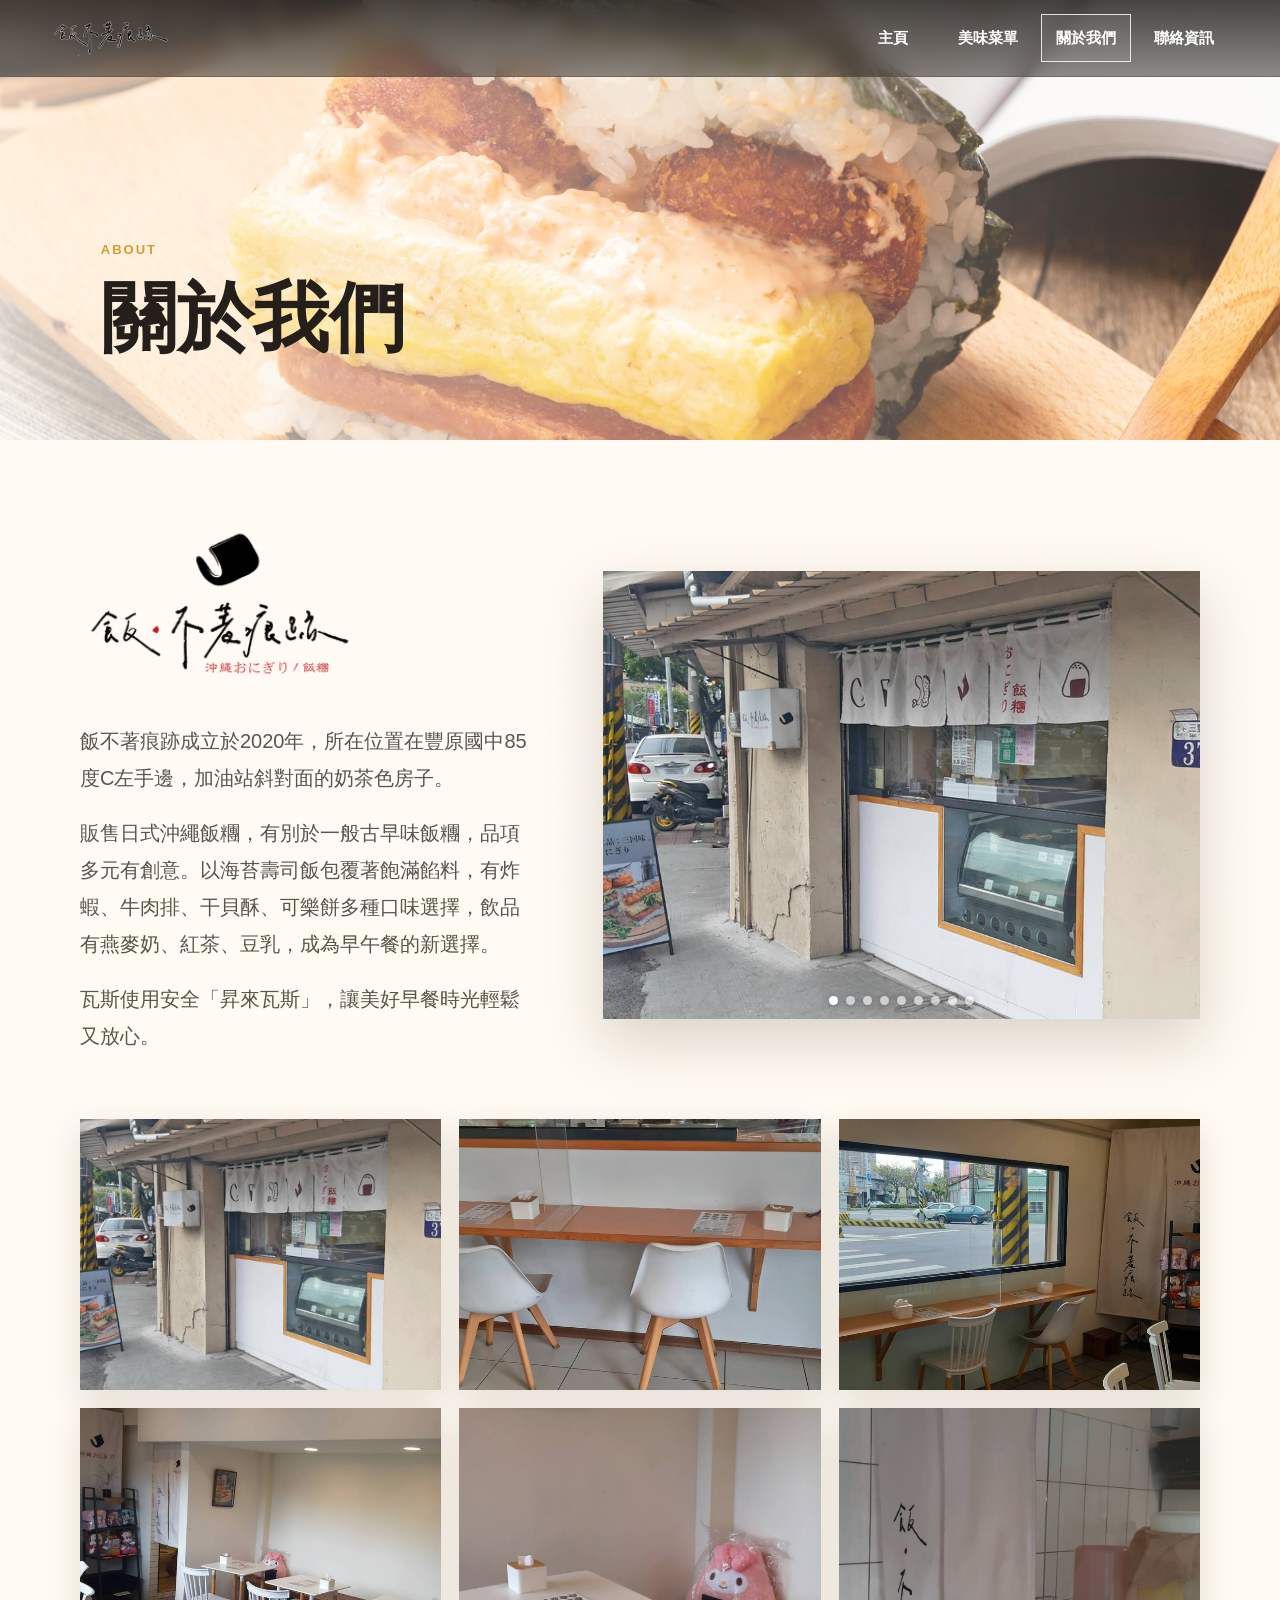
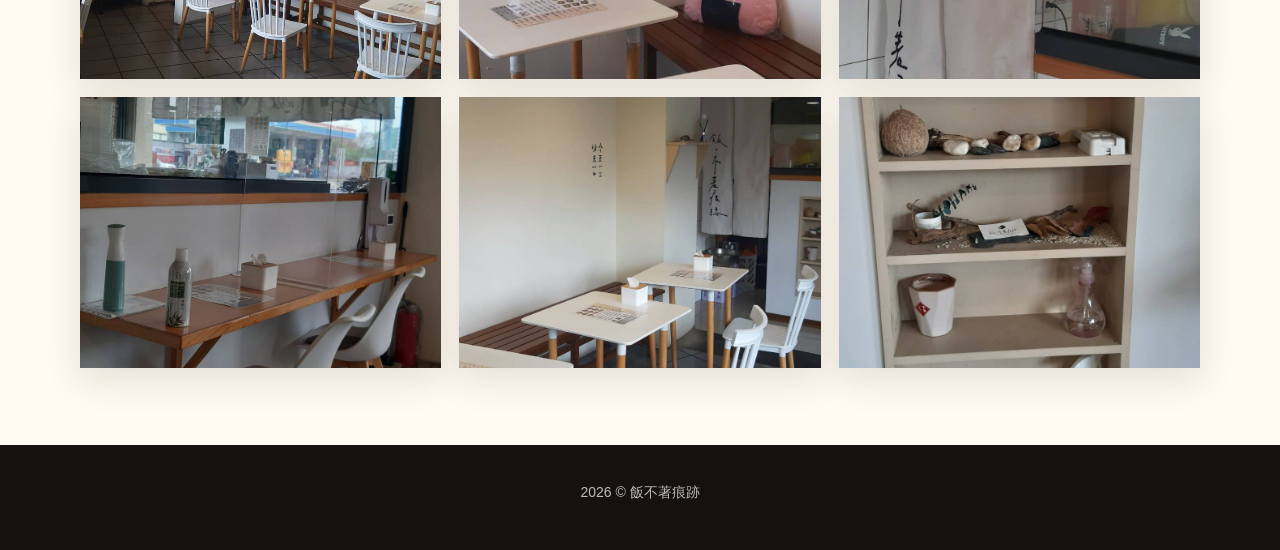
==== commit d33e1ac0: "Add files via upload" ====
--- a/about.html
+++ b/about.html
@@ -43,20 +43,30 @@
           </div>
           <div class="photo-carousel about-carousel" data-carousel aria-label="關於我們照片輪播">
             <div class="carousel-track">
-              <img class="active" src="assets/about-shop.jpg" alt="飯不著痕跡店內環境">
-              <img src="assets/store.jpg" alt="飯不著痕跡店面">
-              <img src="assets/hero.jpg" alt="飯不著痕跡餐點">
-              <img src="assets/food-1.jpg" alt="經典台灣味飯糰">
+              <img class="active" src="assets/env-01.jpg" alt="飯不著痕跡店面外觀">
+              <img src="assets/env-02.jpg" alt="飯不著痕跡吧台座位">
+              <img src="assets/env-03.jpg" alt="飯不著痕跡窗邊座位">
+              <img src="assets/env-04.jpg" alt="飯不著痕跡用餐區">
+              <img src="assets/env-06.jpg" alt="飯不著痕跡桌邊座位">
+              <img src="assets/env-07.jpg" alt="飯不著痕跡店內布簾">
+              <img src="assets/env-09.jpg" alt="飯不著痕跡吧台環境">
+              <img src="assets/env-11.jpg" alt="飯不著痕跡室內座位">
+              <img src="assets/env-12.jpg" alt="飯不著痕跡店內擺設">
             </div>
             <div class="carousel-dots" aria-hidden="true"></div>
           </div>
         </div>
         <div class="wrap">
           <div class="photo-wall about-wall" aria-label="關於我們照片牆">
-            <a href="assets/about-shop.jpg" data-lightbox><img src="assets/about-shop.jpg" alt="飯不著痕跡店內環境"></a>
-            <a href="assets/store.jpg" data-lightbox><img src="assets/store.jpg" alt="飯不著痕跡店面"></a>
-            <a href="assets/hero.jpg" data-lightbox><img src="assets/hero.jpg" alt="飯不著痕跡餐點"></a>
-            <a href="assets/menu-hero.jpg" data-lightbox><img src="assets/menu-hero.jpg" alt="飯不著痕跡飯糰餐點"></a>
+            <a href="assets/env-01.jpg" data-lightbox><img src="assets/env-01.jpg" alt="飯不著痕跡店面外觀"></a>
+            <a href="assets/env-02.jpg" data-lightbox><img src="assets/env-02.jpg" alt="飯不著痕跡吧台座位"></a>
+            <a href="assets/env-03.jpg" data-lightbox><img src="assets/env-03.jpg" alt="飯不著痕跡窗邊座位"></a>
+            <a href="assets/env-04.jpg" data-lightbox><img src="assets/env-04.jpg" alt="飯不著痕跡用餐區"></a>
+            <a href="assets/env-06.jpg" data-lightbox><img src="assets/env-06.jpg" alt="飯不著痕跡桌邊座位"></a>
+            <a href="assets/env-07.jpg" data-lightbox><img src="assets/env-07.jpg" alt="飯不著痕跡店內布簾"></a>
+            <a href="assets/env-09.jpg" data-lightbox><img src="assets/env-09.jpg" alt="飯不著痕跡吧台環境"></a>
+            <a href="assets/env-11.jpg" data-lightbox><img src="assets/env-11.jpg" alt="飯不著痕跡室內座位"></a>
+            <a href="assets/env-12.jpg" data-lightbox><img src="assets/env-12.jpg" alt="飯不著痕跡店內擺設"></a>
           </div>
         </div>
       </section>
--- a/styles.css
+++ b/styles.css
@@ -410,6 +410,32 @@
   font-size: 18px;
 }
 
+.menu-jump {
+  display: flex;
+  flex-wrap: wrap;
+  justify-content: center;
+  gap: 14px;
+  margin: -18px auto 38px;
+}
+
+.menu-jump a {
+  display: inline-flex;
+  min-width: 142px;
+  min-height: 46px;
+  align-items: center;
+  justify-content: center;
+  border: 1px solid var(--accent);
+  background: #fff;
+  color: var(--accent);
+  font-weight: 900;
+  box-shadow: 0 10px 24px rgba(44, 31, 19, 0.1);
+}
+
+.menu-jump a:hover {
+  background: var(--accent);
+  color: #fff;
+}
+
 .gallery {
   display: grid;
   grid-template-columns: repeat(3, 1fr);
@@ -450,6 +476,56 @@
   text-align: left;
 }
 
+.dish-grid {
+  display: grid;
+  grid-template-columns: repeat(3, 1fr);
+  gap: 24px;
+  margin: 0 auto 64px;
+  scroll-margin-top: 96px;
+}
+
+.dish-card {
+  display: grid;
+  grid-template-rows: auto auto 1fr;
+  min-height: 100%;
+  background: #fff;
+  box-shadow: 0 12px 34px rgba(44, 31, 19, 0.12);
+  transition: transform 0.2s ease, box-shadow 0.2s ease;
+}
+
+.dish-card:hover {
+  transform: translateY(-4px);
+  box-shadow: var(--shadow);
+}
+
+.dish-card img {
+  width: 100%;
+  aspect-ratio: 4 / 3;
+  object-fit: cover;
+}
+
+.dish-card span {
+  display: grid;
+  min-height: 54px;
+  place-items: center;
+  padding: 14px 16px 6px;
+  color: var(--ink);
+  font-size: 18px;
+  font-weight: 900;
+  line-height: 1.35;
+  text-align: center;
+}
+
+.dish-card p {
+  margin: 0;
+  padding: 0 18px 20px;
+  color: var(--soft-ink);
+  font-size: 15px;
+  font-weight: 700;
+  line-height: 1.65;
+  text-align: center;
+}
+
 .menu-item {
   background: rgba(255, 255, 255, 0.82);
   box-shadow: 0 12px 34px rgba(44, 31, 19, 0.12);
@@ -495,6 +571,13 @@
 .full-menu-block {
   width: min(760px, 100%);
   margin: 0 auto;
+  scroll-margin-top: 96px;
+}
+
+.full-menu-block h2 {
+  margin: 0 0 22px;
+  font-size: clamp(30px, 5vw, 48px);
+  line-height: 1.1;
 }
 
 .full-menu-block p {
@@ -689,6 +772,7 @@
   .contact-layout,
   .gallery,
   .menu-items,
+  .dish-grid,
   .photo-wall {
     grid-template-columns: 1fr;
   }
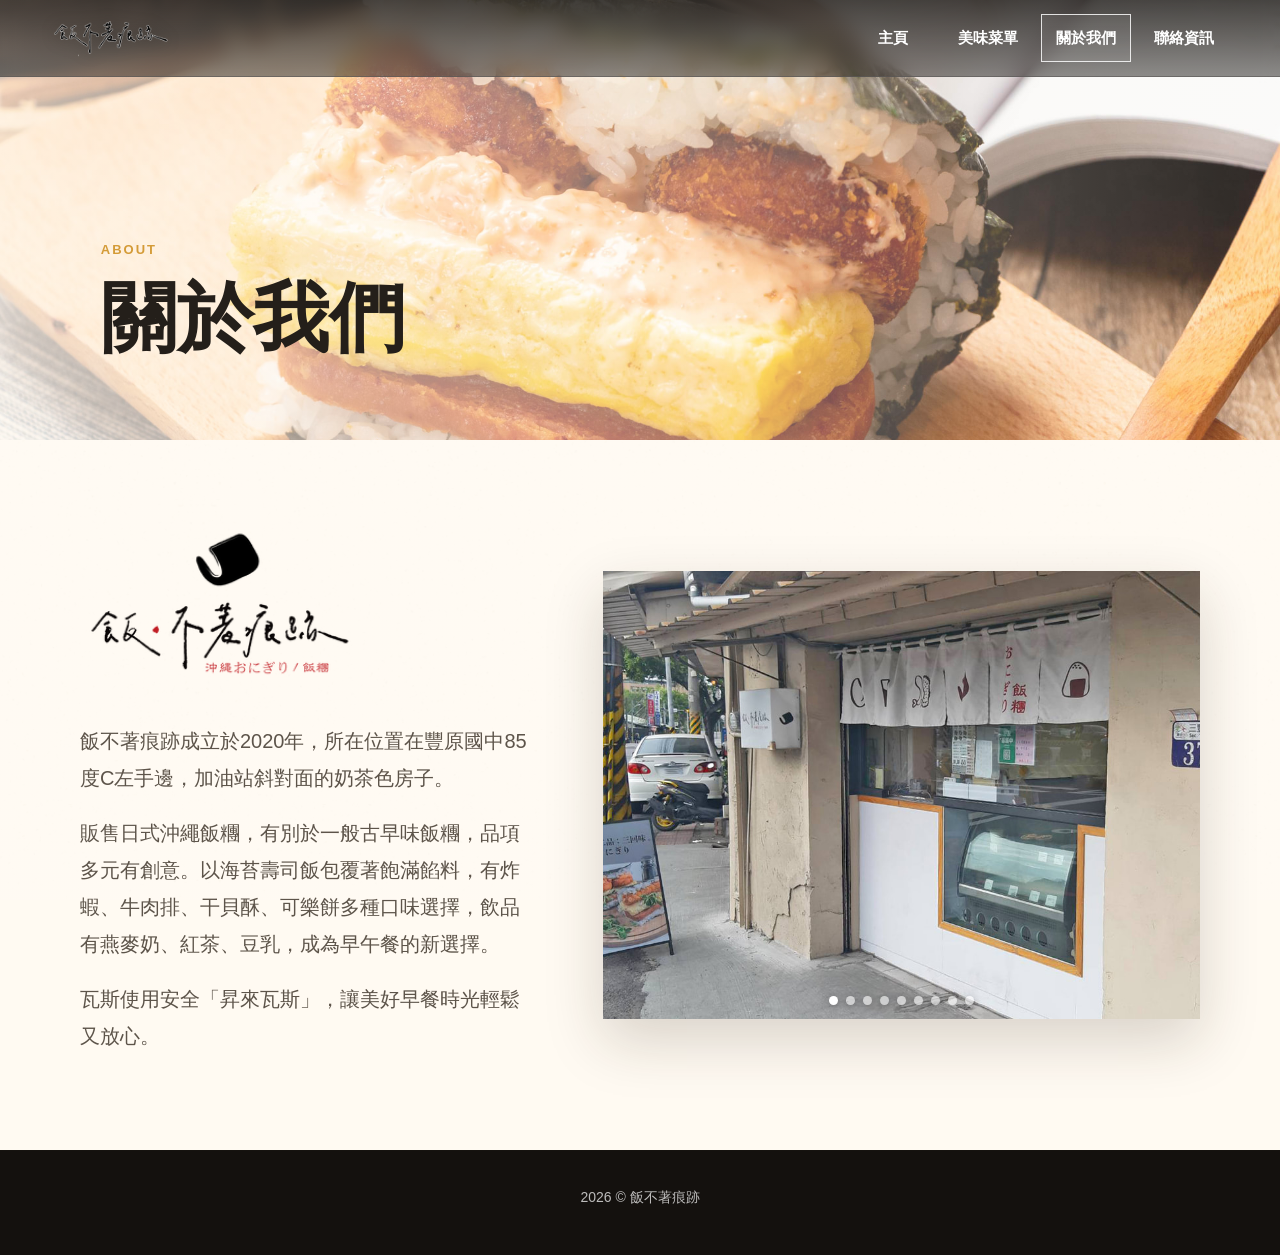
==== commit dc05ce28: "Add files via upload" ====
--- a/about.html
+++ b/about.html
@@ -56,19 +56,6 @@
             <div class="carousel-dots" aria-hidden="true"></div>
           </div>
         </div>
-        <div class="wrap">
-          <div class="photo-wall about-wall" aria-label="關於我們照片牆">
-            <a href="assets/env-01.jpg" data-lightbox><img src="assets/env-01.jpg" alt="飯不著痕跡店面外觀"></a>
-            <a href="assets/env-02.jpg" data-lightbox><img src="assets/env-02.jpg" alt="飯不著痕跡吧台座位"></a>
-            <a href="assets/env-03.jpg" data-lightbox><img src="assets/env-03.jpg" alt="飯不著痕跡窗邊座位"></a>
-            <a href="assets/env-04.jpg" data-lightbox><img src="assets/env-04.jpg" alt="飯不著痕跡用餐區"></a>
-            <a href="assets/env-06.jpg" data-lightbox><img src="assets/env-06.jpg" alt="飯不著痕跡桌邊座位"></a>
-            <a href="assets/env-07.jpg" data-lightbox><img src="assets/env-07.jpg" alt="飯不著痕跡店內布簾"></a>
-            <a href="assets/env-09.jpg" data-lightbox><img src="assets/env-09.jpg" alt="飯不著痕跡吧台環境"></a>
-            <a href="assets/env-11.jpg" data-lightbox><img src="assets/env-11.jpg" alt="飯不著痕跡室內座位"></a>
-            <a href="assets/env-12.jpg" data-lightbox><img src="assets/env-12.jpg" alt="飯不著痕跡店內擺設"></a>
-          </div>
-        </div>
       </section>
     </main>
 
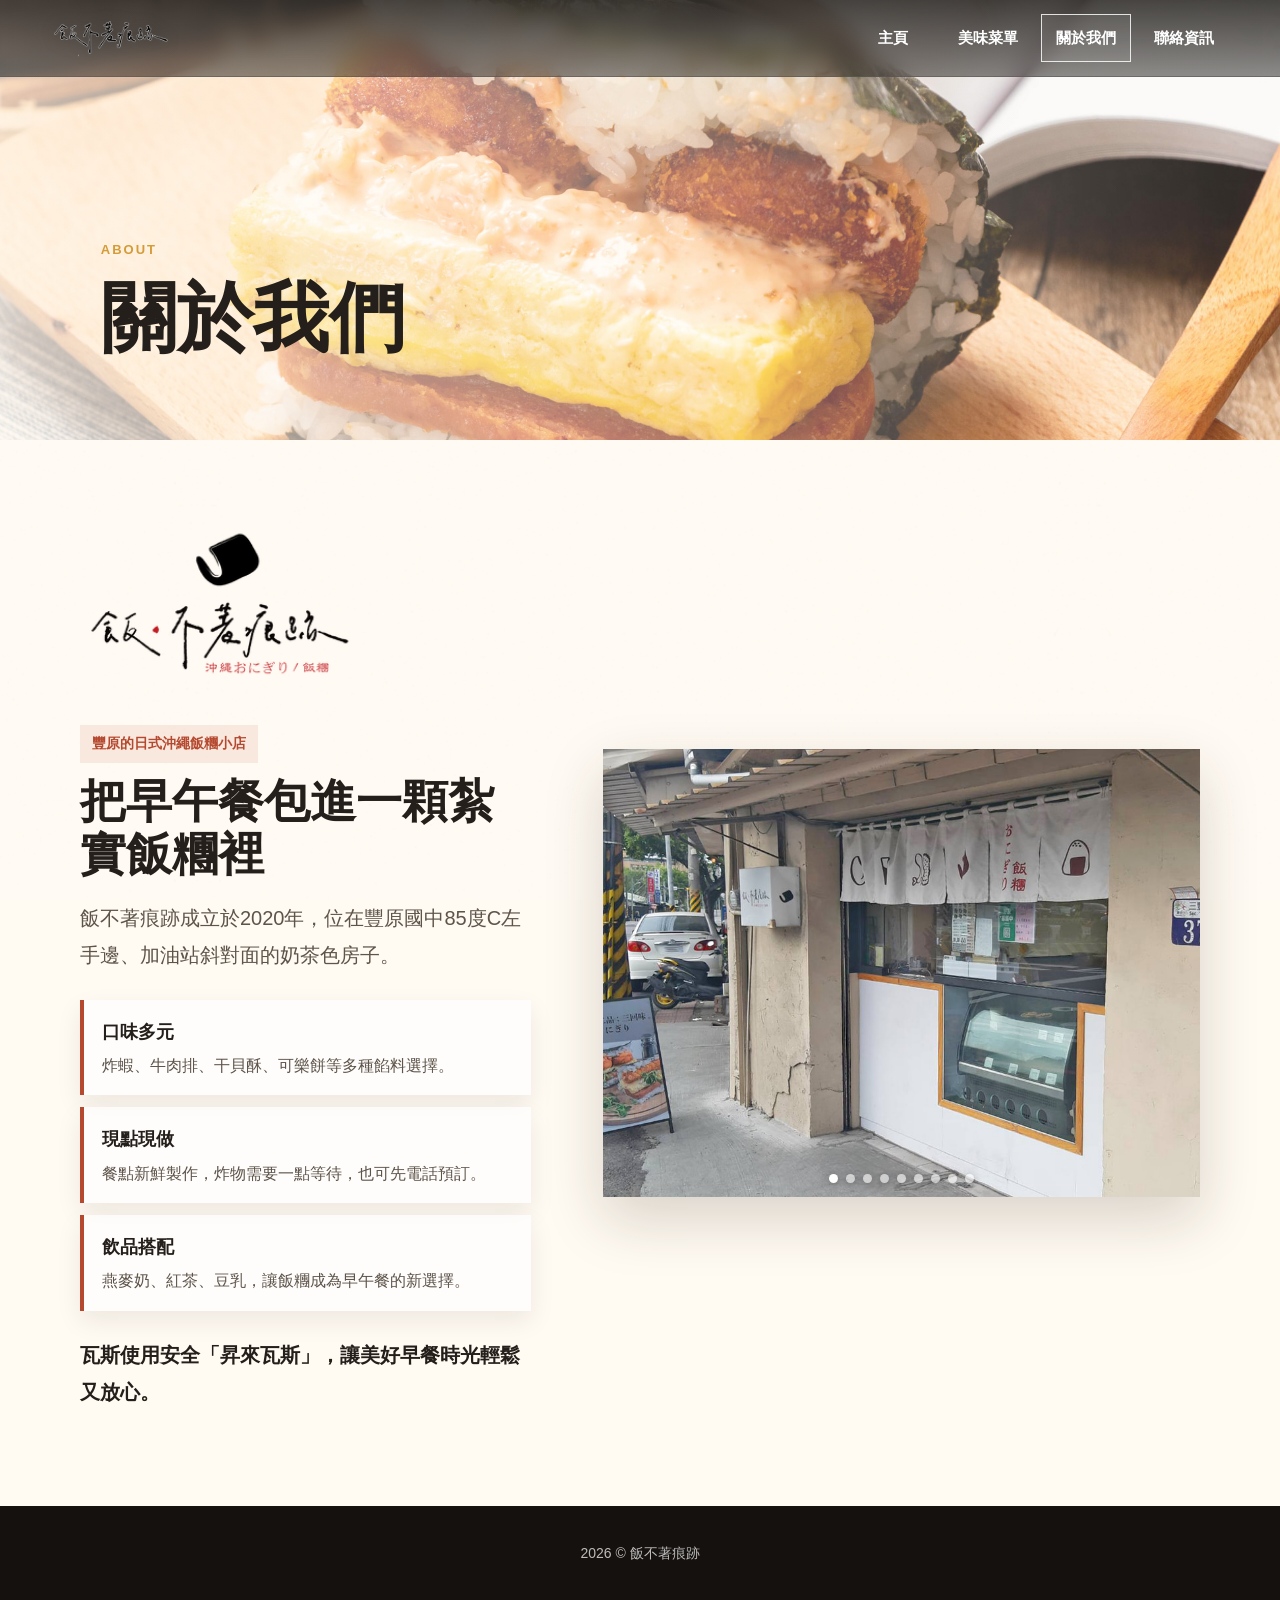
==== commit 26f31068: "Add files via upload" ====
--- a/about.html
+++ b/about.html
@@ -37,9 +37,24 @@
         <div class="wrap about-layout">
           <div class="about-text">
             <img class="about-logo" src="assets/about-mark.png" alt="飯不著痕跡">
-            <p>飯不著痕跡成立於2020年，所在位置在豐原國中85度C左手邊，加油站斜對面的奶茶色房子。</p>
-            <p>販售日式沖繩飯糰，有別於一般古早味飯糰，品項多元有創意。以海苔壽司飯包覆著飽滿餡料，有炸蝦、牛肉排、干貝酥、可樂餅多種口味選擇，飲品有燕麥奶、紅茶、豆乳，成為早午餐的新選擇。</p>
-            <p>瓦斯使用安全「昇來瓦斯」，讓美好早餐時光輕鬆又放心。</p>
+            <div class="about-kicker">豐原的日式沖繩飯糰小店</div>
+            <h2>把早午餐包進一顆紮實飯糰裡</h2>
+            <p>飯不著痕跡成立於2020年，位在豐原國中85度C左手邊、加油站斜對面的奶茶色房子。</p>
+            <div class="about-points">
+              <div>
+                <strong>口味多元</strong>
+                <span>炸蝦、牛肉排、干貝酥、可樂餅等多種餡料選擇。</span>
+              </div>
+              <div>
+                <strong>現點現做</strong>
+                <span>餐點新鮮製作，炸物需要一點等待，也可先電話預訂。</span>
+              </div>
+              <div>
+                <strong>飲品搭配</strong>
+                <span>燕麥奶、紅茶、豆乳，讓飯糰成為早午餐的新選擇。</span>
+              </div>
+            </div>
+            <p class="about-note">瓦斯使用安全「昇來瓦斯」，讓美好早餐時光輕鬆又放心。</p>
           </div>
           <div class="photo-carousel about-carousel" data-carousel aria-label="關於我們照片輪播">
             <div class="carousel-track">
--- a/styles.css
+++ b/styles.css
@@ -410,6 +410,20 @@
   font-size: 18px;
 }
 
+.chef-copy {
+  width: min(760px, 100%);
+  margin: -6px auto 36px;
+  color: var(--soft-ink);
+  font-size: 18px;
+  font-weight: 800;
+  line-height: 1.8;
+  text-align: center;
+}
+
+.chef-copy p {
+  margin: 0;
+}
+
 .menu-jump {
   display: flex;
   flex-wrap: wrap;
@@ -594,6 +608,54 @@
 .about-logo {
   width: min(280px, 74vw);
   margin: 0 0 28px;
+}
+
+.about-kicker {
+  display: inline-flex;
+  margin-bottom: 12px;
+  padding: 6px 12px;
+  background: rgba(181, 73, 47, 0.1);
+  color: var(--accent);
+  font-size: 14px;
+  font-weight: 900;
+}
+
+.about-text h2 {
+  margin: 0 0 18px;
+  color: var(--ink);
+  font-size: clamp(30px, 4vw, 46px);
+  line-height: 1.16;
+}
+
+.about-points {
+  display: grid;
+  gap: 12px;
+  margin: 26px 0;
+}
+
+.about-points div {
+  display: grid;
+  gap: 4px;
+  padding: 16px 18px;
+  border-left: 4px solid var(--accent);
+  background: rgba(255, 255, 255, 0.72);
+  box-shadow: 0 10px 24px rgba(44, 31, 19, 0.08);
+}
+
+.about-points strong {
+  color: var(--ink);
+  font-size: 18px;
+}
+
+.about-points span {
+  color: var(--soft-ink);
+  font-size: 16px;
+  line-height: 1.65;
+}
+
+.about-note {
+  color: var(--ink);
+  font-weight: 900;
 }
 
 .contact-strip,
@@ -797,6 +859,14 @@
     font-size: 16px;
   }
 
+  .chef-copy {
+    font-size: 16px;
+  }
+
+  .about-points div {
+    text-align: left;
+  }
+
   .carousel-track,
   .about-carousel .carousel-track {
     aspect-ratio: 4 / 3;
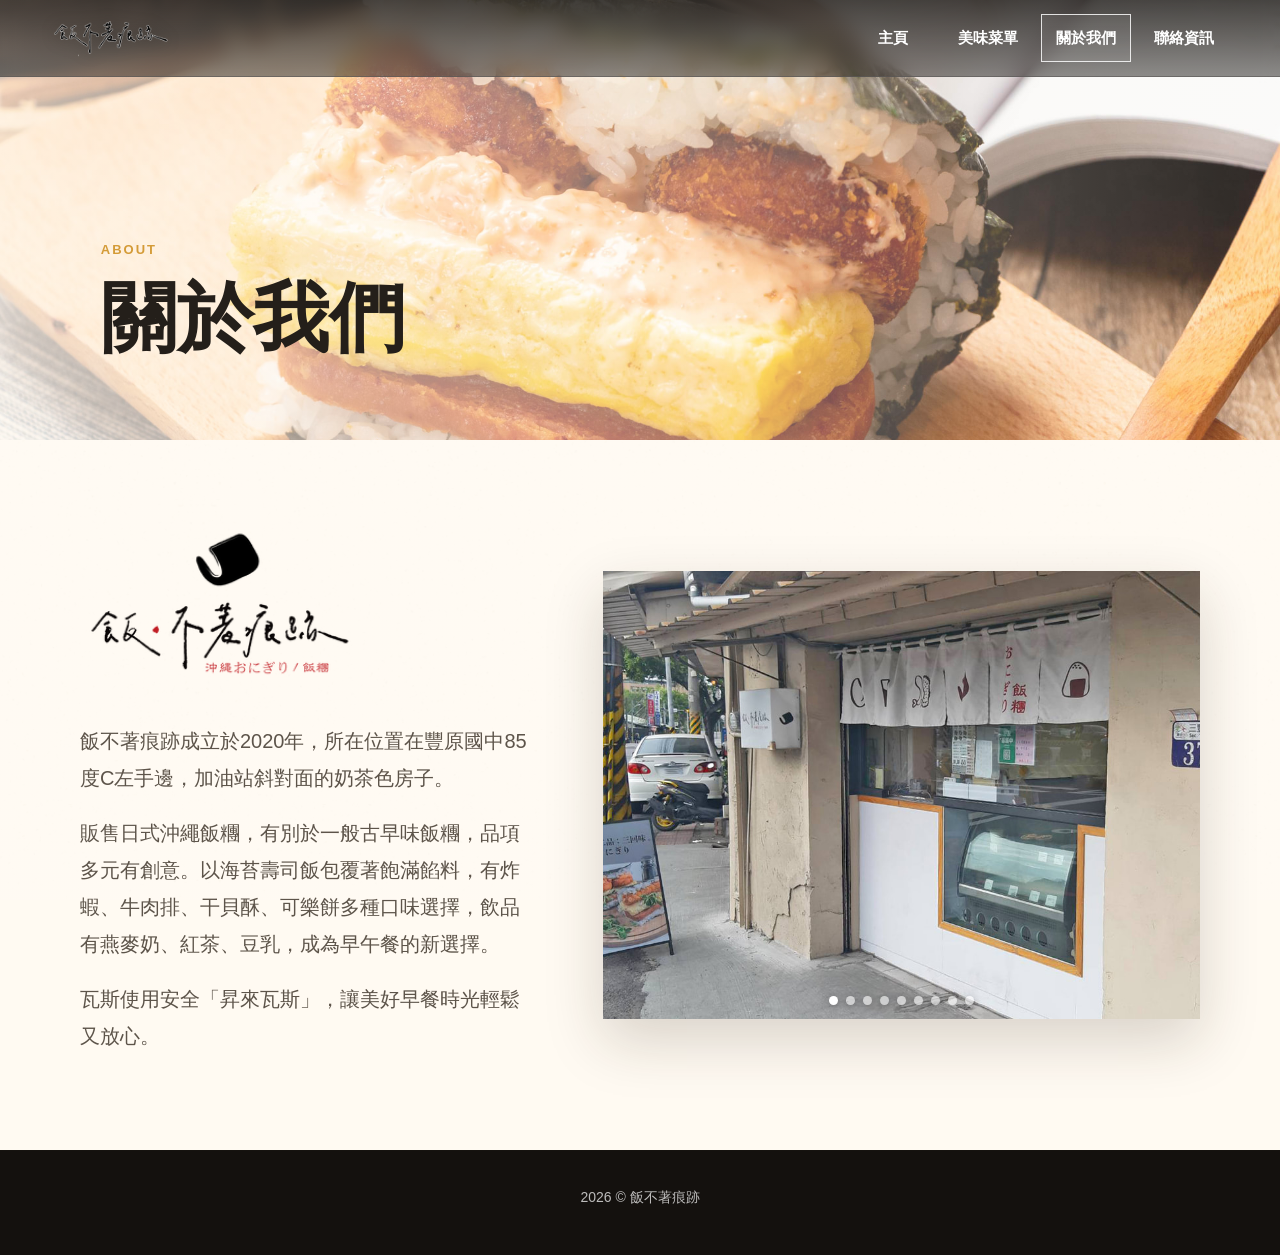
==== commit ebc56555: "Add files via upload" ====
--- a/about.html
+++ b/about.html
@@ -37,24 +37,9 @@
         <div class="wrap about-layout">
           <div class="about-text">
             <img class="about-logo" src="assets/about-mark.png" alt="飯不著痕跡">
-            <div class="about-kicker">豐原的日式沖繩飯糰小店</div>
-            <h2>把早午餐包進一顆紮實飯糰裡</h2>
-            <p>飯不著痕跡成立於2020年，位在豐原國中85度C左手邊、加油站斜對面的奶茶色房子。</p>
-            <div class="about-points">
-              <div>
-                <strong>口味多元</strong>
-                <span>炸蝦、牛肉排、干貝酥、可樂餅等多種餡料選擇。</span>
-              </div>
-              <div>
-                <strong>現點現做</strong>
-                <span>餐點新鮮製作，炸物需要一點等待，也可先電話預訂。</span>
-              </div>
-              <div>
-                <strong>飲品搭配</strong>
-                <span>燕麥奶、紅茶、豆乳，讓飯糰成為早午餐的新選擇。</span>
-              </div>
-            </div>
-            <p class="about-note">瓦斯使用安全「昇來瓦斯」，讓美好早餐時光輕鬆又放心。</p>
+            <p>飯不著痕跡成立於2020年，所在位置在豐原國中85度C左手邊，加油站斜對面的奶茶色房子。</p>
+            <p>販售日式沖繩飯糰，有別於一般古早味飯糰，品項多元有創意。以海苔壽司飯包覆著飽滿餡料，有炸蝦、牛肉排、干貝酥、可樂餅多種口味選擇，飲品有燕麥奶、紅茶、豆乳，成為早午餐的新選擇。</p>
+            <p>瓦斯使用安全「昇來瓦斯」，讓美好早餐時光輕鬆又放心。</p>
           </div>
           <div class="photo-carousel about-carousel" data-carousel aria-label="關於我們照片輪播">
             <div class="carousel-track">
--- a/styles.css
+++ b/styles.css
@@ -610,54 +610,6 @@
   margin: 0 0 28px;
 }
 
-.about-kicker {
-  display: inline-flex;
-  margin-bottom: 12px;
-  padding: 6px 12px;
-  background: rgba(181, 73, 47, 0.1);
-  color: var(--accent);
-  font-size: 14px;
-  font-weight: 900;
-}
-
-.about-text h2 {
-  margin: 0 0 18px;
-  color: var(--ink);
-  font-size: clamp(30px, 4vw, 46px);
-  line-height: 1.16;
-}
-
-.about-points {
-  display: grid;
-  gap: 12px;
-  margin: 26px 0;
-}
-
-.about-points div {
-  display: grid;
-  gap: 4px;
-  padding: 16px 18px;
-  border-left: 4px solid var(--accent);
-  background: rgba(255, 255, 255, 0.72);
-  box-shadow: 0 10px 24px rgba(44, 31, 19, 0.08);
-}
-
-.about-points strong {
-  color: var(--ink);
-  font-size: 18px;
-}
-
-.about-points span {
-  color: var(--soft-ink);
-  font-size: 16px;
-  line-height: 1.65;
-}
-
-.about-note {
-  color: var(--ink);
-  font-weight: 900;
-}
-
 .contact-strip,
 .contact-page {
   background:
@@ -863,10 +815,6 @@
     font-size: 16px;
   }
 
-  .about-points div {
-    text-align: left;
-  }
-
   .carousel-track,
   .about-carousel .carousel-track {
     aspect-ratio: 4 / 3;
